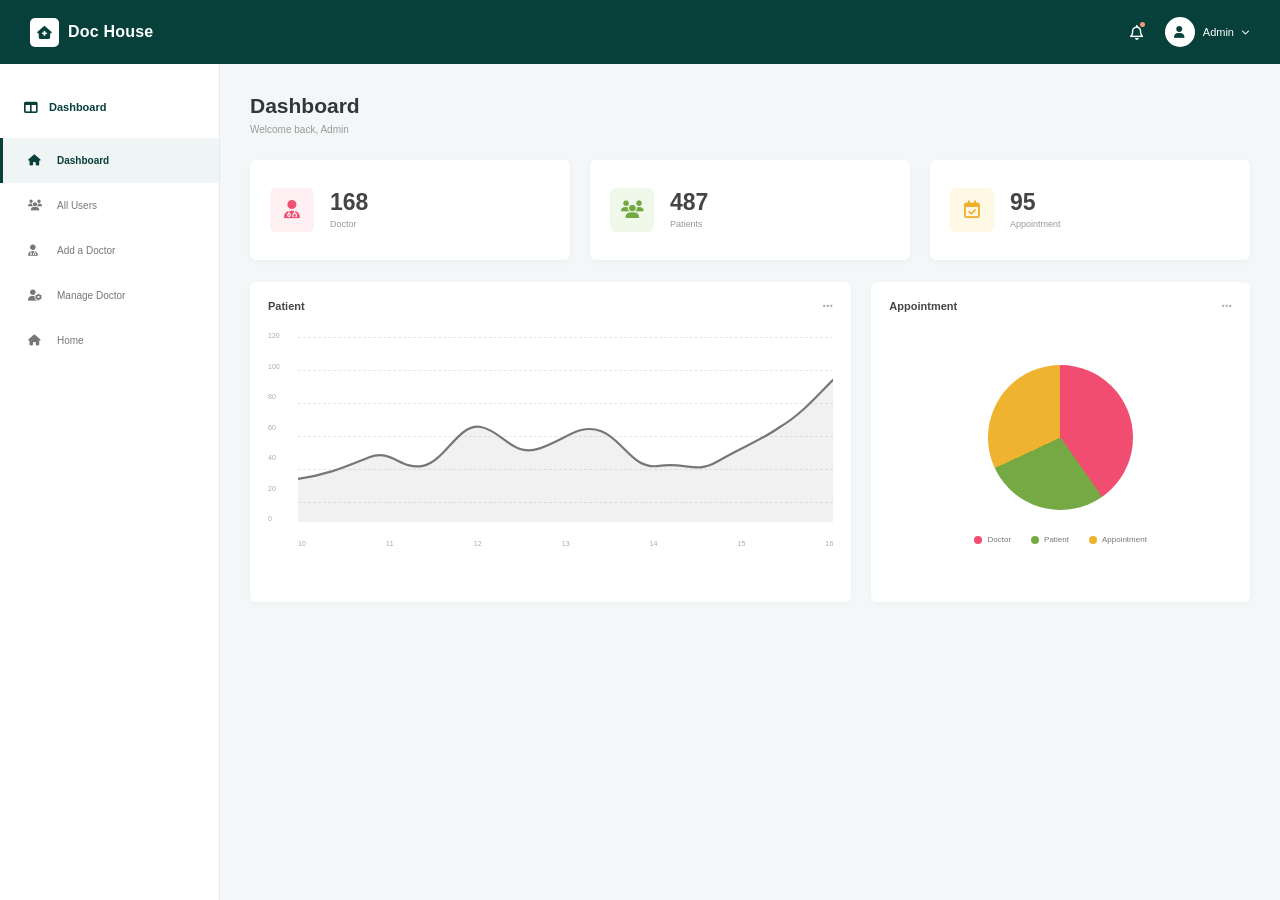
==== Dashboard/dashboard.html @ 921c7a7d "dashboard" ====
<!doctype html>
<html lang="en">
  <head>
    <meta charset="UTF-8" />

    <meta name="viewport" content="width=device-width, initial-scale=1.0" />

    <title>Doc House Dashboard</title>

    <!-- Dashboard CSS -->
    <link rel="stylesheet" href="dashboard.css" />

    <!-- Font Awesome -->
    <link
      rel="stylesheet"
      href="https://cdnjs.cloudflare.com/ajax/libs/font-awesome/6.5.2/css/all.min.css"
    />
  </head>

  <body>
    <!-- ======================================
         DASHBOARD WRAPPER
    ======================================= -->

    <div class="dashboard">
      <!-- ==================================
             HEADER
        =================================== -->

      <header class="dashboard-header">
        <!-- Logo -->

        <div class="logo">
          <span class="logo-icon">
            <i class="fa-solid fa-house-medical"></i>
          </span>

          <span class="logo-text"> Doc House </span>
        </div>

        <!-- Header Right -->

        <div class="header-right">
          <!-- Notification -->

          <button class="notification-btn" id="notificationBtn" type="button">
            <i class="fa-regular fa-bell"></i>
          </button>

          <!-- Profile -->

          <div class="profile" id="profileBtn">
            <div class="profile-image">
              <i class="fa-solid fa-user"></i>
            </div>

            <span class="profile-name"> Admin </span>

            <i class="fa-solid fa-chevron-down profile-arrow"></i>
          </div>
        </div>
      </header>

      <!-- ==================================
             DASHBOARD BODY
        =================================== -->

      <div class="dashboard-body">
        <!-- =================================
                 SIDEBAR
            ================================== -->

        <aside class="sidebar">
          <div class="sidebar-title">
            <i class="fa-solid fa-table-columns"></i>

            <span> Dashboard </span>
          </div>

          <nav class="sidebar-menu">
            <!-- Dashboard -->

            <a href="#" class="menu-link active" data-page="Dashboard">
              <i class="fa-solid fa-house"></i>

              <span> Dashboard </span>
            </a>

            <!-- All Users -->

            <a href="#" class="menu-link" data-page="All Users">
              <i class="fa-solid fa-users"></i>

              <span> All Users </span>
            </a>

            <!-- Add Doctor -->

            <a href="#" class="menu-link" data-page="Add a Doctor">
              <i class="fa-solid fa-user-doctor"></i>

              <span> Add a Doctor </span>
            </a>

            <!-- Manage Doctor -->

            <a href="#" class="menu-link" data-page="Manage Doctor">
              <i class="fa-solid fa-user-gear"></i>

              <span> Manage Doctor </span>
            </a>

            <!-- Home -->

            <a href="../index.html" class="menu-link" data-page="Home">
              <i class="fa-solid fa-house"></i>

              <span> Home </span>
            </a>
          </nav>
        </aside>

        <!-- =================================
                 MAIN CONTENT
            ================================== -->

        <main class="main-content">
          <!-- Page Heading -->

          <div class="page-heading">
            <h1>Dashboard</h1>

            <p>Welcome back, Admin</p>
          </div>

          <!-- =================================
                     STATISTICS
                ================================== -->

          <section class="stats-container">
            <!-- Doctor -->

            <div class="stat-card">
              <div class="stat-icon doctor-icon">
                <i class="fa-solid fa-user-doctor"></i>
              </div>

              <div class="stat-content">
                <span class="stat-number"> 168 </span>

                <span class="stat-label"> Doctor </span>
              </div>
            </div>

            <!-- Patients -->

            <div class="stat-card">
              <div class="stat-icon patient-icon">
                <i class="fa-solid fa-users"></i>
              </div>

              <div class="stat-content">
                <span class="stat-number"> 487 </span>

                <span class="stat-label"> Patients </span>
              </div>
            </div>

            <!-- Appointment -->

            <div class="stat-card">
              <div class="stat-icon appointment-icon">
                <i class="fa-regular fa-calendar-check"></i>
              </div>

              <div class="stat-content">
                <span class="stat-number"> 95 </span>

                <span class="stat-label"> Appointment </span>
              </div>
            </div>
          </section>

          <!-- =================================
                     CHART SECTION
                ================================== -->

          <section class="chart-container">
            <!-- =================================
                         PATIENT CHART
                    ================================== -->

            <div class="chart-card patient-card">
              <div class="chart-title">
                <h2>Patient</h2>

                <button class="chart-menu" type="button">
                  <i class="fa-solid fa-ellipsis"></i>
                </button>
              </div>

              <div class="line-chart-wrapper">
                <!-- Y Axis -->

                <div class="y-axis">
                  <span>120</span>
                  <span>100</span>
                  <span>80</span>
                  <span>60</span>
                  <span>40</span>
                  <span>20</span>
                  <span>0</span>
                </div>

                <!-- Chart -->

                <div class="line-chart-area">
                  <div class="horizontal-line line-1"></div>

                  <div class="horizontal-line line-2"></div>

                  <div class="horizontal-line line-3"></div>

                  <div class="horizontal-line line-4"></div>

                  <div class="horizontal-line line-5"></div>

                  <div class="horizontal-line line-6"></div>

                  <svg
                    class="patient-svg"
                    viewBox="0 0 600 220"
                    preserveAspectRatio="none"
                  >
                    <path
                      class="chart-area-fill"
                      d="
                                        M0,170
                                        C35,165 55,155 80,145
                                        C105,135 115,160 140,155
                                        C165,150 180,105 205,110
                                        C230,115 240,145 270,135
                                        C300,125 315,105 340,115
                                        C365,125 375,160 405,155
                                        C435,150 445,165 470,150
                                        C500,132 520,125 540,110
                                        C565,95 585,70 600,55
                                        L600,220
                                        L0,220
                                        Z
                                        "
                    ></path>

                    <path
                      class="chart-line"
                      d="
                                        M0,170
                                        C35,165 55,155 80,145
                                        C105,135 115,160 140,155
                                        C165,150 180,105 205,110
                                        C230,115 240,145 270,135
                                        C300,125 315,105 340,115
                                        C365,125 375,160 405,155
                                        C435,150 445,165 470,150
                                        C500,132 520,125 540,110
                                        C565,95 585,70 600,55
                                        "
                    ></path>
                  </svg>

                  <!-- X Axis -->

                  <div class="x-axis">
                    <span>10</span>
                    <span>11</span>
                    <span>12</span>
                    <span>13</span>
                    <span>14</span>
                    <span>15</span>
                    <span>16</span>
                  </div>
                </div>
              </div>
            </div>

            <!-- =================================
                         APPOINTMENT CHART
                    ================================== -->

            <div class="chart-card appointment-card">
              <div class="chart-title">
                <h2>Appointment</h2>

                <button class="chart-menu" type="button">
                  <i class="fa-solid fa-ellipsis"></i>
                </button>
              </div>

              <div class="appointment-chart">
                <!-- Pie Chart -->

                <div class="pie-chart"></div>

                <!-- Legend -->

                <div class="chart-legend">
                  <div class="legend-item">
                    <span class="legend-color doctor-color"></span>

                    <span> Doctor </span>
                  </div>

                  <div class="legend-item">
                    <span class="legend-color patient-color"></span>

                    <span> Patient </span>
                  </div>

                  <div class="legend-item">
                    <span class="legend-color appointment-color"></span>

                    <span> Appointment </span>
                  </div>
                </div>
              </div>
            </div>
          </section>
        </main>
      </div>
    </div>

    <!-- Dashboard JavaScript -->

    <script src="dashboard.js"></script>
  </body>
</html>
---- Dashboard/dashboard.css ----
/* =========================================
   RESET
========================================= */

* {
  margin: 0;
  padding: 0;
  box-sizing: border-box;
}

html,
body {
  width: 100%;
  min-height: 100%;
}

body {
  font-family: Arial, Helvetica, sans-serif;

  background: #f4f7f8;

  color: #333;
}

/* =========================================
   DASHBOARD
========================================= */

.dashboard {
  width: 100%;

  min-height: 100vh;
}

/* =========================================
   HEADER
========================================= */

.dashboard-header {
  height: 64px;

  width: 100%;

  background: #073f3b;

  display: flex;

  align-items: center;

  justify-content: space-between;

  padding: 0 30px;

  color: #ffffff;
}

/* =========================================
   LOGO
========================================= */

.logo {
  display: flex;

  align-items: center;

  gap: 9px;
}

.logo-icon {
  width: 29px;

  height: 29px;

  border-radius: 5px;

  display: flex;

  align-items: center;

  justify-content: center;

  background: #ffffff;

  color: #073f3b;

  font-size: 13px;
}

.logo-text {
  font-size: 16px;

  font-weight: 600;

  letter-spacing: 0.2px;
}

/* =========================================
   HEADER RIGHT
========================================= */

.header-right {
  display: flex;

  align-items: center;

  gap: 22px;
}

/* =========================================
   NOTIFICATION
========================================= */

.notification-btn {
  border: none;

  background: transparent;

  color: #ffffff;

  cursor: pointer;

  font-size: 15px;

  position: relative;
}

.notification-btn::after {
  content: "";

  width: 5px;

  height: 5px;

  border-radius: 50%;

  background: #f49a78;

  position: absolute;

  top: -2px;

  right: -2px;
}

/* =========================================
   PROFILE
========================================= */

.profile {
  display: flex;

  align-items: center;

  gap: 8px;

  cursor: pointer;
}

.profile-image {
  width: 30px;

  height: 30px;

  border-radius: 50%;

  background: #ffffff;

  color: #073f3b;

  display: flex;

  align-items: center;

  justify-content: center;

  font-size: 12px;
}

.profile-name {
  font-size: 11px;

  font-weight: 500;
}

.profile-arrow {
  font-size: 8px;
}

/* =========================================
   DASHBOARD BODY
========================================= */

.dashboard-body {
  display: flex;

  min-height: calc(100vh - 64px);
}

/* =========================================
   SIDEBAR
========================================= */

.sidebar {
  width: 220px;

  background: #ffffff;

  border-right: 1px solid #e5e9eb;

  flex-shrink: 0;

  padding-top: 22px;
}

/* =========================================
   SIDEBAR TITLE
========================================= */

.sidebar-title {
  height: 42px;

  display: flex;

  align-items: center;

  gap: 12px;

  padding: 0 24px;

  color: #073f3b;

  font-size: 11px;

  font-weight: 600;

  margin-bottom: 10px;
}

.sidebar-title i {
  font-size: 13px;
}

/* =========================================
   MENU
========================================= */

.sidebar-menu {
  display: flex;

  flex-direction: column;
}

/* =========================================
   MENU LINK
========================================= */

.menu-link {
  height: 45px;

  width: 100%;

  display: flex;

  align-items: center;

  gap: 13px;

  padding: 0 25px;

  color: #777777;

  text-decoration: none;

  font-size: 10px;

  border-left: 3px solid transparent;

  transition: all 0.2s ease;
}

.menu-link i {
  width: 16px;

  font-size: 11px;
}

.menu-link:hover {
  background: #f4f8f7;

  color: #073f3b;
}

.menu-link.active {
  color: #073f3b;

  background: #eef5f4;

  border-left-color: #073f3b;

  font-weight: 600;
}

/* =========================================
   MAIN CONTENT
========================================= */

.main-content {
  flex: 1;

  min-width: 0;

  padding: 30px;

  background: #f4f7f8;
}

/* =========================================
   PAGE HEADING
========================================= */

.page-heading {
  margin-bottom: 25px;
}

.page-heading h1 {
  font-size: 21px;

  font-weight: 600;

  color: #303838;

  margin-bottom: 6px;
}

.page-heading p {
  font-size: 10px;

  color: #999999;
}

/* =========================================
   STATISTICS
========================================= */

.stats-container {
  width: 100%;

  display: grid;

  grid-template-columns: repeat(3, minmax(0, 1fr));

  gap: 20px;

  margin-bottom: 22px;
}

/* =========================================
   STAT CARD
========================================= */

.stat-card {
  min-height: 100px;

  background: #ffffff;

  border-radius: 6px;

  display: flex;

  align-items: center;

  padding: 20px;

  gap: 16px;

  box-shadow: 0 2px 7px rgba(0, 0, 0, 0.03);
}

/* =========================================
   STAT ICON
========================================= */

.stat-icon {
  width: 44px;

  height: 44px;

  border-radius: 6px;

  display: flex;

  align-items: center;

  justify-content: center;

  font-size: 18px;
}

/* Doctor */

.doctor-icon {
  background: #fff0f3;

  color: #ee5272;
}

/* Patient */

.patient-icon {
  background: #eff8e9;

  color: #72a943;
}

/* Appointment */

.appointment-icon {
  background: #fff8e5;

  color: #efb02d;
}

/* =========================================
   STAT CONTENT
========================================= */

.stat-content {
  display: flex;

  flex-direction: column;

  gap: 5px;
}

.stat-number {
  font-size: 23px;

  line-height: 1;

  color: #444444;

  font-weight: 600;
}

.stat-label {
  font-size: 9px;

  color: #999999;
}

/* =========================================
   CHART CONTAINER
========================================= */

.chart-container {
  width: 100%;

  display: grid;

  grid-template-columns:
    minmax(0, 1.35fr)
    minmax(300px, 0.85fr);

  gap: 20px;
}

/* =========================================
   CHART CARD
========================================= */

.chart-card {
  background: #ffffff;

  border-radius: 6px;

  min-height: 320px;

  padding: 18px;

  box-shadow: 0 2px 7px rgba(0, 0, 0, 0.03);
}

/* =========================================
   CHART TITLE
========================================= */

.chart-title {
  display: flex;

  align-items: center;

  justify-content: space-between;

  margin-bottom: 20px;
}

.chart-title h2 {
  font-size: 11px;

  font-weight: 600;

  color: #444444;
}

.chart-menu {
  border: none;

  background: transparent;

  color: #aaaaaa;

  cursor: pointer;

  font-size: 11px;
}

/* =========================================
   LINE CHART
========================================= */

.line-chart-wrapper {
  width: 100%;

  height: 240px;

  display: flex;
}

.y-axis {
  width: 30px;

  height: 190px;

  display: flex;

  flex-direction: column;

  justify-content: space-between;

  font-size: 7px;

  color: #aaaaaa;
}

.line-chart-area {
  flex: 1;

  height: 220px;

  position: relative;
}

/* Grid lines */

.horizontal-line {
  position: absolute;

  left: 0;

  right: 0;

  border-top: 1px dashed #e7e7e7;
}

.line-1 {
  top: 5px;
}

.line-2 {
  top: 38px;
}

.line-3 {
  top: 71px;
}

.line-4 {
  top: 104px;
}

.line-5 {
  top: 137px;
}

.line-6 {
  top: 170px;
}

/* SVG */

.patient-svg {
  position: absolute;

  left: 0;

  top: 0;

  width: 100%;

  height: 190px;
}

/* Area */

.chart-area-fill {
  fill: rgba(120, 120, 120, 0.1);

  stroke: none;
}

/* Line */

.chart-line {
  fill: none;

  stroke: #777777;

  stroke-width: 2.2;

  vector-effect: non-scaling-stroke;
}

/* X axis */

.x-axis {
  position: absolute;

  left: 0;

  right: 0;

  bottom: 5px;

  display: flex;

  justify-content: space-between;

  color: #aaaaaa;

  font-size: 7px;
}

/* =========================================
   APPOINTMENT CHART
========================================= */

.appointment-chart {
  height: 245px;

  display: flex;

  flex-direction: column;

  align-items: center;

  justify-content: center;

  gap: 25px;
}

/* =========================================
   PIE
========================================= */

.pie-chart {
  width: 145px;

  height: 145px;

  border-radius: 50%;

  background: conic-gradient(
    #f04d70 0deg 145deg,
    #74a943 145deg 245deg,
    #efb32f 245deg 360deg
  );
}

/* =========================================
   LEGEND
========================================= */

.chart-legend {
  display: flex;

  align-items: center;

  justify-content: center;

  gap: 20px;

  flex-wrap: wrap;
}

.legend-item {
  display: flex;

  align-items: center;

  gap: 5px;

  color: #777777;

  font-size: 8px;
}

.legend-color {
  width: 8px;

  height: 8px;

  border-radius: 50%;
}

.doctor-color {
  background: #f04d70;
}

.patient-color {
  background: #74a943;
}

.appointment-color {
  background: #efb32f;
}

/* =========================================
   TABLET
========================================= */

@media (max-width: 950px) {
  .sidebar {
    width: 190px;
  }

  .main-content {
    padding: 22px;
  }

  .chart-container {
    grid-template-columns: 1fr;
  }
}

/* =========================================
   MOBILE
========================================= */

@media (max-width: 700px) {
  /* Header */

  .dashboard-header {
    height: 55px;

    padding: 0 15px;
  }

  .logo-text {
    font-size: 13px;
  }

  .header-right {
    gap: 13px;
  }

  .profile-name,
  .profile-arrow {
    display: none;
  }

  .profile-image {
    width: 27px;

    height: 27px;
  }

  /* Body */

  .dashboard-body {
    flex-direction: column;
  }

  /* Sidebar */

  .sidebar {
    width: 100%;

    height: auto;

    padding: 0;

    border-right: none;

    border-bottom: 1px solid #e5e9eb;

    overflow-x: auto;
  }

  .sidebar-title {
    display: none;
  }

  .sidebar-menu {
    flex-direction: row;

    width: max-content;
  }

  .menu-link {
    width: auto;

    height: 45px;

    padding: 0 15px;

    gap: 6px;

    border-left: none;

    border-bottom: 3px solid transparent;

    font-size: 8px;
  }

  .menu-link.active {
    border-left: none;

    border-bottom-color: #073f3b;
  }

  /* Main */

  .main-content {
    width: 100%;

    padding: 18px 12px;
  }

  /* Heading */

  .page-heading {
    margin-bottom: 17px;
  }

  .page-heading h1 {
    font-size: 17px;
  }

  .page-heading p {
    font-size: 8px;
  }

  /* Stats */

  .stats-container {
    grid-template-columns: 1fr;

    gap: 10px;

    margin-bottom: 14px;
  }

  .stat-card {
    min-height: 72px;

    padding: 13px;

    gap: 12px;
  }

  .stat-icon {
    width: 35px;

    height: 35px;

    font-size: 14px;
  }

  .stat-number {
    font-size: 18px;
  }

  .stat-label {
    font-size: 8px;
  }

  /* Charts */

  .chart-container {
    grid-template-columns: 1fr;

    gap: 12px;
  }

  .chart-card {
    min-height: 260px;

    padding: 13px;
  }

  .chart-title {
    margin-bottom: 15px;
  }

  .chart-title h2 {
    font-size: 10px;
  }

  .line-chart-wrapper {
    height: 195px;
  }

  .patient-svg {
    height: 155px;
  }

  .line-chart-area {
    height: 180px;
  }

  .y-axis {
    height: 155px;

    font-size: 6px;
  }

  .appointment-chart {
    height: 195px;
  }

  .pie-chart {
    width: 110px;

    height: 110px;
  }

  .chart-legend {
    gap: 12px;
  }

  .legend-item {
    font-size: 7px;
  }
}

/* =========================================
   SMALL MOBILE
========================================= */

@media (max-width: 400px) {
  .menu-link {
    padding: 0 10px;

    font-size: 7px;
  }

  .main-content {
    padding: 15px 9px;
  }

  .stat-card {
    min-height: 65px;
  }

  .chart-card {
    min-height: 240px;
  }

  .pie-chart {
    width: 100px;

    height: 100px;
  }
}
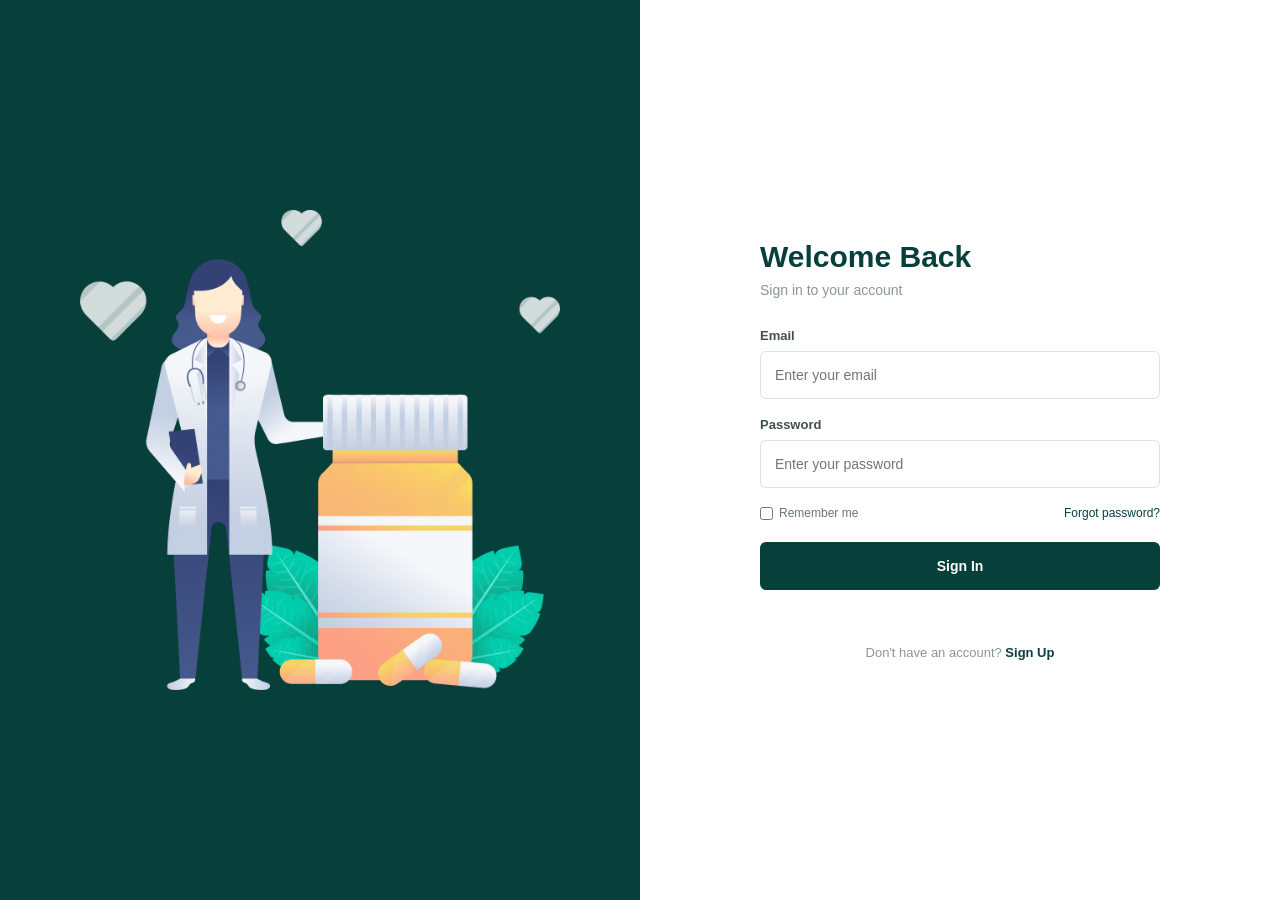
==== commit f908e221: "Sign in" ====
--- a/Dashboard/dashboard.html
+++ b/Dashboard/dashboard.html
@@ -54,7 +54,7 @@
               <i class="fa-solid fa-user"></i>
             </div>
 
-            <span class="profile-name"> Admin </span>
+            <span class="profile-name" id="dashboardUserName"> Admin </span>
 
             <i class="fa-solid fa-chevron-down profile-arrow"></i>
           </div>
@@ -194,8 +194,16 @@
               <div class="chart-title">
                 <h2>Patient</h2>
 
-                <button class="chart-menu" type="button">
-                  <i class="fa-solid fa-ellipsis"></i>
+                <button class="profile-btn" id="profileBtn" type="button">
+                  <span class="profile-avatar">
+                    <i class="fa-solid fa-user"></i>
+                  </span>
+
+                  <span class="profile-name" id="dashboardUserName">
+                    Admin
+                  </span>
+
+                  <i class="fa-solid fa-chevron-down"></i>
                 </button>
               </div>
 
